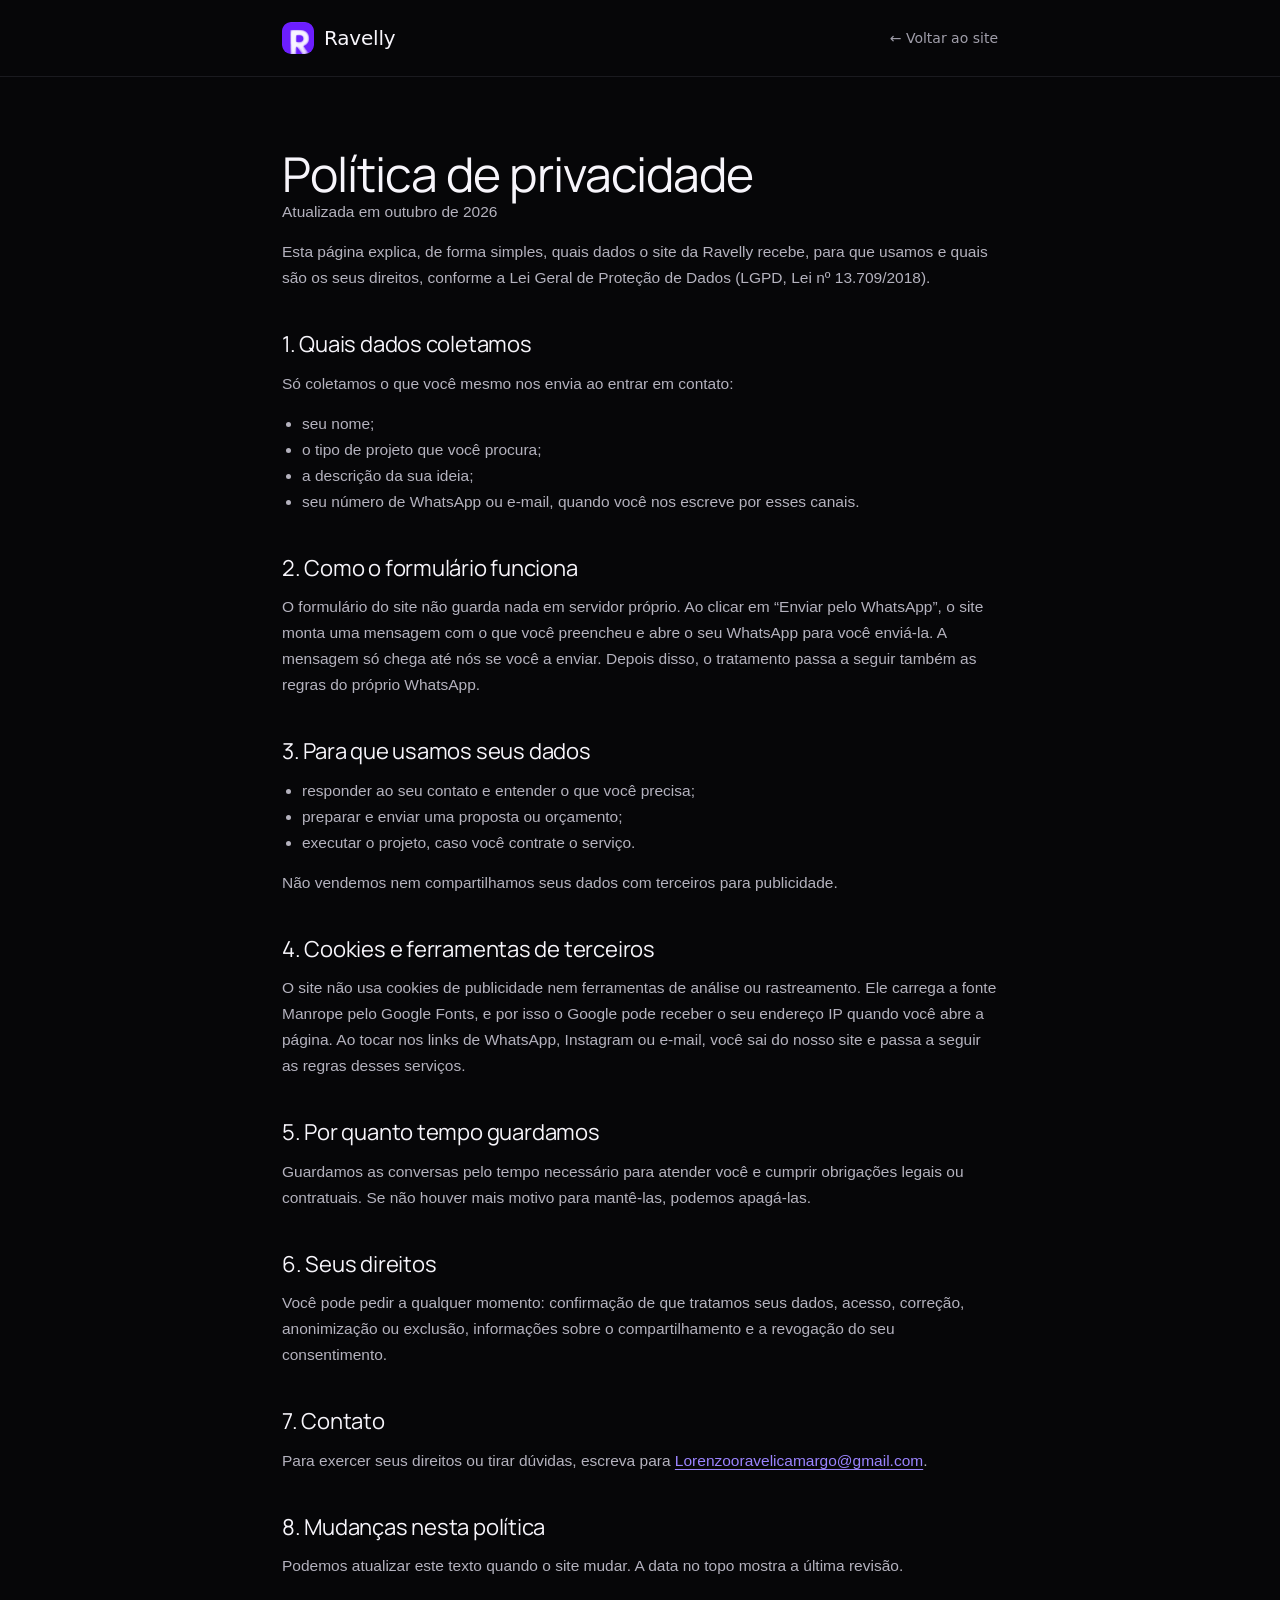
==== privacidade.html @ 88fd3a94 "Add files via upload" ====
<!DOCTYPE html>
<html lang="pt-BR">
<head>
<meta charset="utf-8">
<meta name="viewport" content="width=device-width, initial-scale=1, viewport-fit=cover">
<title>Política de privacidade · Ravelly</title>
<meta name="robots" content="index,follow">
<link rel="preconnect" href="https://fonts.googleapis.com">
<link rel="preconnect" href="https://fonts.gstatic.com" crossorigin>
<link href="https://fonts.googleapis.com/css2?family=Manrope&display=swap" rel="stylesheet">
<link rel="icon" type="image/png" href="assets/favicon.png">
<link rel="apple-touch-icon" href="assets/apple-touch-icon.png">
<link rel="stylesheet" href="css/style.css">
</head>
<body class="legal">
<header class="legal__head">
  <div>
    <a class="logo" href="index.html" aria-label="Ravelly, página inicial"><img class="logo__mark" src="assets/logo-mark.png" alt="" width="32" height="32">Ravelly</a>
    <a class="legal__back" href="index.html">← Voltar ao site</a>
  </div>
</header>
<main class="legal__main">
<h1>Política de privacidade</h1>
<p class="legal__date">Atualizada em outubro de 2026</p>

<p>Esta página explica, de forma simples, quais dados o site da Ravelly recebe, para que usamos e quais são os seus direitos, conforme a Lei Geral de Proteção de Dados (LGPD, Lei nº 13.709/2018).</p>

<h2>1. Quais dados coletamos</h2>
<p>Só coletamos o que você mesmo nos envia ao entrar em contato:</p>
<ul>
  <li>seu nome;</li>
  <li>o tipo de projeto que você procura;</li>
  <li>a descrição da sua ideia;</li>
  <li>seu número de WhatsApp ou e-mail, quando você nos escreve por esses canais.</li>
</ul>

<h2>2. Como o formulário funciona</h2>
<p>O formulário do site não guarda nada em servidor próprio. Ao clicar em “Enviar pelo WhatsApp”, o site monta uma mensagem com o que você preencheu e abre o seu WhatsApp para você enviá-la. A mensagem só chega até nós se você a enviar. Depois disso, o tratamento passa a seguir também as regras do próprio WhatsApp.</p>

<h2>3. Para que usamos seus dados</h2>
<ul>
  <li>responder ao seu contato e entender o que você precisa;</li>
  <li>preparar e enviar uma proposta ou orçamento;</li>
  <li>executar o projeto, caso você contrate o serviço.</li>
</ul>
<p>Não vendemos nem compartilhamos seus dados com terceiros para publicidade.</p>

<h2>4. Cookies e ferramentas de terceiros</h2>
<p>O site não usa cookies de publicidade nem ferramentas de análise ou rastreamento. Ele carrega a fonte Manrope pelo Google Fonts, e por isso o Google pode receber o seu endereço IP quando você abre a página. Ao tocar nos links de WhatsApp, Instagram ou e-mail, você sai do nosso site e passa a seguir as regras desses serviços.</p>

<h2>5. Por quanto tempo guardamos</h2>
<p>Guardamos as conversas pelo tempo necessário para atender você e cumprir obrigações legais ou contratuais. Se não houver mais motivo para mantê-las, podemos apagá-las.</p>

<h2>6. Seus direitos</h2>
<p>Você pode pedir a qualquer momento: confirmação de que tratamos seus dados, acesso, correção, anonimização ou exclusão, informações sobre o compartilhamento e a revogação do seu consentimento.</p>

<h2>7. Contato</h2>
<p>Para exercer seus direitos ou tirar dúvidas, escreva para <a href="mailto:Lorenzooravelicamargo@gmail.com">Lorenzooravelicamargo@gmail.com</a>.</p>

<h2>8. Mudanças nesta política</h2>
<p>Podemos atualizar este texto quando o site mudar. A data no topo mostra a última revisão.</p>
</main>
</body>
</html>
---- css/style.css ----
:root{
  color-scheme:dark;
  --bg:#060608;
  --line:#1a1a1f;
  --text:#f7f5fb;
  --accent:#9b84ff;
  --muted:#a09eaa;
  --brand:#7c5cff;
  --brand-hover:#8f73ff;
  --pad:72px;
  box-sizing:border-box;
  padding-top:env(safe-area-inset-top,0px);
  padding-bottom:env(safe-area-inset-bottom,0px);
}
html{scroll-padding-top:env(safe-area-inset-top,0px)}
*,*::before,*::after{box-sizing:border-box}
body{margin:0;background:var(--bg);color:var(--text);font-family:Inter,system-ui,-apple-system,"Segoe UI",sans-serif;overflow-x:hidden}
a{color:inherit;text-decoration:none}
:focus-visible{outline:2px solid var(--brand-hover);outline-offset:3px;border-radius:8px}

body{padding-top:88px}
/* NAV */
.nav{position:absolute;top:0;left:0;right:0;z-index:50;background:rgba(6,6,8,.78);-webkit-backdrop-filter:blur(20px) saturate(160%);backdrop-filter:blur(20px) saturate(160%)}
.nav__inner{max-width:1440px;margin:0 auto;padding:0 var(--pad);height:88px;display:grid;grid-template-columns:1fr auto 1fr;align-items:center}
.logo{display:inline-flex;align-items:center;gap:10px;font-size:20px;font-weight:300;letter-spacing:-.01em;justify-self:start}
.logo__mark{width:32px;height:32px;border-radius:9px;display:block;flex:none;object-fit:contain}
.links{display:flex;gap:32px;list-style:none;margin:0;padding:0}
.links a{font-size:15px;color:var(--muted);padding:8px 0;transition:color .2s}
.links a:hover,.links a[aria-current="page"]{color:var(--text)}
.links a[aria-current="page"]{font-weight:500}
.links a{position:relative;display:inline-block}
.links a::after{content:"";position:absolute;left:0;right:0;bottom:0;height:2px;border-radius:2px;background:#7C5CFF;transform:scaleX(0);transform-origin:left center;transition:transform .4s cubic-bezier(.22,1,.36,1)}
.links a[aria-current="page"]::after{transform:scaleX(1)}
html{scroll-behavior:smooth}
@media (prefers-reduced-motion:reduce){html{scroll-behavior:auto}.links a::after{transition:none}}

.btn{display:inline-flex;align-items:center;gap:12px;height:54px;padding:0 22px;border-radius:999px;font:400 16px/1 Inter,sans-serif;transition:background .2s,border-color .2s,transform .2s}
.btn svg{width:18px;height:18px;flex:none;transition:transform .2s}
.btn:active{transform:scale(.98)}
.btn--primary{background:var(--brand);color:#fff}
.btn--primary:hover{background:var(--brand-hover)}
.btn--primary:hover svg{transform:translateX(3px)}
.btn--ghost{background:#0d0d12;border:1px solid #26262d;color:var(--text)}
.btn--ghost:hover{border-color:#3a3a45;background:#12121a}
.nav .btn{justify-self:end;font-size:15px;padding:0 22px}

.burger{display:none;justify-self:end;width:44px;height:44px;border:1px solid var(--line);border-radius:12px;background:transparent;color:var(--text);cursor:pointer;align-items:center;justify-content:center}
.burger svg{width:20px;height:20px}
.menu{display:none}

/* HERO */
.hero-wrap{position:relative;isolation:isolate;overflow:hidden;margin-top:-88px;padding-top:88px}
.gradient-bg{position:absolute;inset:0;z-index:-1;pointer-events:none;background:radial-gradient(60% 50% at 50% 55%,rgba(124,92,255,.18),transparent)}
.gradient-bg canvas{display:block;width:100%;height:100%;opacity:.5}
.gradient-bg::after{content:"";position:absolute;inset:0;background:linear-gradient(to bottom,rgba(6,6,8,.4),rgba(6,6,8,0) 28%,rgba(6,6,8,0) 62%,var(--bg))}
.hero{max-width:1440px;margin:0 auto;padding:80px var(--pad);min-height:calc(100vh - 88px);min-height:max(700px,calc(100vh - 88px));display:grid;grid-template-columns:minmax(0,1fr) 590px;gap:40px;align-items:center}
h1{margin:0;font:400 clamp(2.75rem,5.6vw,5rem)/.975 Manrope,Inter,sans-serif;letter-spacing:-.02em;color:var(--text);max-width:7.9em}
h1 em{font-style:normal;color:var(--accent)}
.lead{margin:28px 0 0;max-width:520px;font:400 20px/31px Inter,sans-serif;color:var(--muted)}
.actions{display:flex;flex-wrap:wrap;gap:16px;margin-top:32px}
.checks{display:flex;flex-wrap:wrap;gap:12px 25px;list-style:none;margin:32px 0 0;padding:0;font-size:14px;color:var(--muted)}
.checks li{display:inline-flex;align-items:center;gap:8px}
.checks img{width:14px;height:14px;display:block}

/* SHOWCASE */
.showcase{position:relative;width:100%;max-width:590px;aspect-ratio:590/548;justify-self:end}
.showcase img{position:absolute;display:block;height:auto}
.glow{left:50%;top:44%;width:150%;transform:translate(-50%,-50%);opacity:.32;pointer-events:none;max-width:none}
.browser{left:0;top:0;width:100%}
.wa{left:-.2%;top:60.2%;width:49.5%}
.perf{left:60.8%;top:64%;width:38.8%}


/* DIVISOR */
.divider{display:block;width:100%;height:auto}

/* BENEFÍCIOS */
.benefits{max-width:1440px;margin:0 auto;padding:104px var(--pad)}
.benefits__head{display:flex;justify-content:space-between;align-items:flex-end;gap:40px}
h2{margin:0;font:400 clamp(2.25rem,4.03vw,3.625rem)/1.03 Manrope,Inter,sans-serif;letter-spacing:-.02em;color:var(--text);max-width:10em}
.benefits__intro{margin:0 0 -2px;max-width:330px;font:400 16px/25px Inter,sans-serif;color:var(--muted)}
.cards{display:grid;grid-template-columns:repeat(3,minmax(0,1fr));gap:16px;margin-top:56px}
.card{display:flex;flex-direction:column;min-height:292px;padding:28px;border-radius:28px;background:#101015;border:1px solid #1e1e25}
.card__icon{width:46px;height:46px;border-radius:12px;display:grid;place-items:center;background:#17171c;border:1px solid #23232b;color:var(--text)}
.card__icon svg{width:20px;height:20px}
.card h3{margin:24px 0 0;font:400 24px/1.2 Manrope,Inter,sans-serif;letter-spacing:-.01em;color:var(--text)}
.card p{margin:12px 0 0;font:400 14px/22px Inter,sans-serif;color:#9a98a4}
.card__foot{margin-top:auto;padding-top:24px;display:flex;justify-content:space-between;align-items:baseline;gap:12px}
.card__metric{font:500 26px/1 Manrope,Inter,sans-serif;letter-spacing:-.01em;color:var(--text)}
.card__tag{font:400 10px/1 "JetBrains Mono",ui-monospace,monospace;letter-spacing:.08em;text-transform:uppercase;color:#8a8894;white-space:nowrap}
.card__tag::before{content:"";display:inline-block;width:20px;height:1px;background:#4a4853;margin-right:8px;vertical-align:middle}

@media (max-width:960px){
  .benefits{padding:72px var(--pad)}
  .benefits__head{flex-direction:column;align-items:flex-start;gap:20px}
  .benefits__intro{margin:0}
  .cards{grid-template-columns:1fr;margin-top:40px}
}

/* SERVIÇOS */
.services{background:#f5f4fa;color:#0d0d12}
.services__inner{max-width:1440px;margin:0 auto;padding:112px var(--pad) 120px;display:grid;grid-template-columns:395px minmax(0,1fr);gap:72px;align-items:start}
.services h2{color:#0d0d12;margin-top:0}
.services__lead{margin:20px 0 0;font:400 17px/26px Inter,sans-serif;color:#5f5d6b}
.note{display:flex;gap:14px;align-items:center;margin-top:8px;padding:20px 18px;border-radius:20px;background:#eae7f3;font:400 15px/20px Inter,sans-serif;color:#5f5d6b}
.note img{width:20px;height:20px;flex:none;display:block}
.svc{list-style:none;margin:0;padding:0;border-top:1px solid #dcdae6}
.svc__row{display:grid;grid-template-columns:68px 48px minmax(0,1fr) 38px;padding:30px 0;border-bottom:1px solid #dcdae6}
.svc__num{font:400 12px/1 "JetBrains Mono",ui-monospace,monospace;color:#7c5cff;padding-top:4px}
.svc__icon{width:48px;height:48px;border-radius:14px;background:#eae7f3;display:grid;place-items:center}
.svc__icon img{width:20px;height:20px;display:block}
.svc__body{padding:0 24px 0 28px}
.svc h3{margin:0;font:400 32px/1.2 Manrope,Inter,sans-serif;letter-spacing:-.01em;color:#0d0d12}
.svc p{margin:8px 0 0;max-width:620px;font:400 15px/22px Inter,sans-serif;color:#5f5d6b}
.tags{display:flex;flex-wrap:wrap;gap:8px;list-style:none;margin:12px 0 0;padding:0}
.tags li{height:26px;padding:0 10px;border-radius:999px;background:#eae7f3;display:inline-flex;align-items:center;font:500 11px/1 Inter,sans-serif;color:#4a4856}
.svc__go{width:38px;height:38px;border-radius:50%;border:1px solid #d7d4e2;display:grid;place-items:center;color:#0d0d12;transition:background .2s,color .2s,border-color .2s}
.svc__go svg{width:14px;height:14px}
.svc__go:hover{background:#0d0d12;border-color:#0d0d12;color:#fff}
.services :focus-visible{outline-color:#7c5cff}

@media (max-width:960px){
  .services__inner{grid-template-columns:1fr;gap:48px;padding:72px var(--pad)}
  .svc__row{grid-template-columns:48px minmax(0,1fr) 38px}
  .svc__num{display:none}
  .svc__body{padding:0 16px 0 20px}
  .svc h3{font-size:26px}
}

/* PROJETOS */
.projects{max-width:1440px;margin:0 auto;padding:116px var(--pad) 100px}
.projects__head{display:flex;justify-content:space-between;align-items:flex-end;gap:40px}
.projects h2{max-width:13em}
.projects__lead{margin:16px 0 0;font:400 16px/25px Inter,sans-serif;color:var(--muted)}
.btn--ext{flex:none}
.btn--ext svg{width:14px;height:14px}
.proj-grid{display:grid;grid-template-columns:repeat(2,minmax(0,1fr));gap:18px;margin-top:56px}
.proj{border-radius:32px;border:1px solid #1e1e25;background:#101015;overflow:hidden}
.proj__shot{height:325px;padding:29px 29px 0;background:var(--c)}
.frame{height:100%;display:flex;flex-direction:column;border-radius:20px 20px 0 0;overflow:hidden;background:#fff}
.frame__bar{flex:none;height:28px;display:flex;align-items:center;gap:5px;padding-left:12px;background:#e8e7ee}
.frame__bar i{width:4px;height:4px;border-radius:50%;background:#b4b2bb}
.frame__body{flex:1;min-height:0;background:#ececf1}
.frame__body img{display:block;width:100%;height:100%;object-fit:cover;object-position:top center}
.proj__info{display:flex;justify-content:space-between;align-items:center;gap:16px;min-height:129px;padding:0 24px}
.proj h3{margin:0;font:400 24px/1.2 Manrope,Inter,sans-serif;letter-spacing:-.01em;color:var(--text)}
.proj__meta{margin:4px 0 0;font:400 13px/17px Inter,sans-serif;color:#8a8894}
.proj__link{display:inline-flex;align-items:center;gap:8px;font:500 13px/1 Inter,sans-serif;color:var(--text);text-align:right}
.proj__link::before{content:"";width:6px;height:6px;border-radius:50%;background:var(--c);flex:none}
.proj__link svg{width:12px;height:12px;color:#8a8894;flex:none;margin-left:4px}
.proj__link:hover svg{color:var(--text)}

/* PROCESSO */
.process{background:#101015;border-top:1px solid #1e1e25}
.process__inner{max-width:1440px;margin:0 auto;padding:92px var(--pad)}
.process__head{display:flex;justify-content:space-between;align-items:flex-end;gap:40px}
.process h2{font-size:clamp(1.75rem,2.78vw,2.5rem);max-width:14em}
.process__lead{margin:0;max-width:340px;font:400 15px/22px Inter,sans-serif;color:#8a8894}
.steps{list-style:none;margin:48px 0 0;padding:0;display:grid;grid-template-columns:repeat(4,minmax(0,1fr));gap:14px}
.step{display:flex;flex-direction:column;min-height:183px;padding:22px;border-radius:20px;background:var(--bg);border:1px solid #26262d}
.step__num{font:400 12px/1 "JetBrains Mono",ui-monospace,monospace;color:#7c5cff;margin-bottom:24px}
.step h3{margin:auto 0 0;font:400 22px/1.2 Manrope,Inter,sans-serif;letter-spacing:-.01em;color:var(--text)}
.step p{margin:10px 0 0;font:400 13px/18px Inter,sans-serif;color:#8a8894}

@media (max-width:960px){
  .projects{padding:72px var(--pad)}
  .projects__head,.process__head{flex-direction:column;align-items:flex-start;gap:24px}
  .proj-grid{grid-template-columns:1fr;margin-top:40px}
  .proj__shot{height:240px;padding:20px 20px 0}
  .proj__info{flex-direction:column;align-items:flex-start;justify-content:center;padding:24px;gap:14px}
  .process__inner{padding:64px var(--pad)}
  .steps{grid-template-columns:repeat(2,minmax(0,1fr));margin-top:36px}
}
@media (max-width:520px){.steps{grid-template-columns:1fr}}

/* PREÇOS */
.pricing{max-width:1440px;margin:0 auto;padding:112px var(--pad)}
.pricing__head{display:flex;justify-content:space-between;align-items:flex-end;gap:40px}
.pricing h2{max-width:13em}
.pricing__lead{margin:16px 0 0;font:400 16px/25px Inter,sans-serif;color:var(--muted)}
.secure{display:inline-flex;align-items:center;gap:10px;flex:none;font:400 14px/1 Inter,sans-serif;color:var(--muted);padding-bottom:4px}
.secure svg{width:16px;height:16px;color:#5fd9a0}
.plans{display:grid;grid-template-columns:repeat(3,minmax(0,1fr));gap:28px;margin-top:52px}
.plan{display:flex;flex-direction:column;min-height:576px;padding:30px;border-radius:32px;background:#101015;border:1px solid #1e1e25}
.plan--featured{position:relative;z-index:1;transform:scale(1.045);background:#17171d;border-color:#7c5cff;box-shadow:0 36px 80px -24px rgba(124,92,255,.45)}
.plan__top{display:flex;justify-content:space-between;align-items:center;gap:12px;min-height:34px;margin-top:2px}
.plan h3{margin:0;font:400 26px/1.2 Manrope,Inter,sans-serif;letter-spacing:-.01em;color:var(--text)}
.badge{display:inline-flex;align-items:center;height:27px;padding:0 10px;border-radius:999px;background:var(--brand);color:#fff;font:400 9px/1 "JetBrains Mono",ui-monospace,monospace;letter-spacing:.06em;text-transform:uppercase;white-space:nowrap}
.plan__desc{margin:16px 0 0;font:400 14px/21px Inter,sans-serif;color:#9a98a4}
.price{display:flex;align-items:flex-end;gap:10px;margin-top:26px}
.price strong{font:400 52px/1 Manrope,Inter,sans-serif;letter-spacing:-.02em;color:var(--text)}
.price span{font:400 12px/1 Inter,sans-serif;color:#8a8894;margin-bottom:-2px}
.feats{list-style:none;margin:28px 0 0;padding:0;display:flex;flex-direction:column;gap:13px}
.feats li{display:flex;align-items:center;gap:10px;font:400 14px/20px Inter,sans-serif;color:#b4b2be}
.feats li::before{content:"";flex:none;width:20px;height:20px;border-radius:50%;background:rgba(124,92,255,.22) url("data:image/svg+xml,%3Csvg xmlns='http://www.w3.org/2000/svg' viewBox='0 0 24 24' fill='none' stroke='%238a74ff' stroke-width='3.2' stroke-linecap='round' stroke-linejoin='round'%3E%3Cpath d='m5 12.5 4.5 4.5L19 7.5'/%3E%3C/svg%3E") center/11px no-repeat}
.plan .btn{margin-top:28px;justify-content:center;width:100%;font-size:15px}
.plan .btn--ghost{background:transparent;border-color:#2a2a32}
.plan .btn--ghost:hover{background:#12121a;border-color:#3a3a45}
.plan .btn--ghost:hover svg{transform:translateX(3px)}
.callout{display:flex;align-items:center;gap:12px;margin-top:56px;padding:17px 24px;border-radius:20px;background:#101015;border:1px solid #1e1e25;font:400 14px/20px Inter,sans-serif;color:#8a8894}
.callout img{width:18px;height:18px;display:block;flex:none}
.callout strong{font-weight:500;color:var(--text)}
.callout a{margin-left:auto;color:var(--accent);white-space:nowrap}
.callout a:hover{color:#b8a6ff}

@media (max-width:960px){
  .pricing{padding:72px var(--pad)}
  .pricing__head{flex-direction:column;align-items:flex-start;gap:24px}
  .plans{grid-template-columns:1fr;gap:18px;margin-top:40px}
  .plan{min-height:0;padding-bottom:30px}
  .plan--featured{transform:none;padding:38px 32px 36px}
  .plan--featured h3{font-size:29px}
  .plan--featured .price strong{font-size:60px}
  .plan--featured .feats{gap:15px}
  .plan--featured .btn{height:58px}
  .callout{flex-wrap:wrap;margin-top:40px}
  .callout a{margin-left:30px}
}

/* FAQ */
.faq{background:#f5f4fa;color:#0d0d12}
.faq__inner{max-width:1440px;margin:0 auto;padding:112px var(--pad);display:grid;grid-template-columns:minmax(0,1fr) 770px;gap:72px;align-items:start}
.faq h2{color:#0d0d12;max-width:7em}
.faq__lead{margin:16px 0 0;max-width:380px;font:400 16px/26px Inter,sans-serif;color:#5f5d6b}
.faq__badge{display:inline-flex;align-items:center;gap:8px;height:40px;margin-top:28px;padding:0 14px;border-radius:999px;background:#eae7f3;font:600 12px/1 Inter,sans-serif;color:#6b6977}
.faq__badge img{width:15px;height:15px;display:block;flex:none}
.faq__badge span{position:relative;top:-1px}
.faq__list{border-top:1px solid #dcdae6}
.faq__item{border-bottom:1px solid #dcdae6}
.faq__q{all:unset;box-sizing:border-box;display:flex;justify-content:space-between;align-items:center;gap:24px;width:100%;padding:22px 0 21px;cursor:pointer;font:400 20px/1.3 Manrope,Inter,sans-serif;letter-spacing:-.005em;color:#0d0d12;transition:padding .3s ease}
.faq__q:focus-visible{outline:2px solid #7c5cff;outline-offset:4px;border-radius:8px}
.faq__item.is-open .faq__q{padding-bottom:12px}
.faq__tog{flex:none;width:30px;height:30px;border-radius:50%;display:grid;place-items:center;background:#eae7f3;color:#0d0d12;transition:background .25s,color .25s}
.faq__tog svg{width:14px;height:14px}
.faq__tog .v{transform-origin:center;transition:transform .25s}
.faq__item.is-open .faq__tog{background:#7c5cff;color:#fff}
.faq__item.is-open .faq__tog .v{transform:scaleY(0)}
.faq__panel{display:grid;grid-template-rows:0fr;transition:grid-template-rows .3s ease}
.faq__item.is-open .faq__panel{grid-template-rows:1fr}
.faq__panel>div{overflow:hidden;min-height:0}
.faq__panel p{margin:0;max-width:575px;padding-bottom:21px;font:400 14px/22px Inter,sans-serif;color:#6b6977}
@media (prefers-reduced-motion:reduce){.faq__q,.faq__tog,.faq__tog .v,.faq__panel{transition:none}}

@media (max-width:960px){
  .faq__inner{grid-template-columns:1fr;gap:40px;padding:72px var(--pad)}
  .faq__q{font-size:18px}
}

@media (max-width:1180px){
  .hero{grid-template-columns:1fr;gap:56px;min-height:0;padding-top:64px}
  .showcase{justify-self:center}
}
@media (max-width:960px){
  :root{--pad:24px}
  body{padding-top:68px}
  .hero-wrap{margin-top:-68px;padding-top:68px}
  .nav__inner{height:68px;grid-template-columns:1fr auto}
  .links,.nav__inner>nav,.nav__inner>.btn{display:none}
  .burger{display:inline-flex}
  .menu[data-open="true"]{display:flex;flex-direction:column;gap:4px;padding:8px 24px 24px}
  .menu a:not(.btn){padding:14px 0;font-size:16px;color:var(--muted);border-bottom:1px solid var(--line)}
  .menu a[aria-current="page"]{color:var(--text)}
  .menu .btn{margin-top:16px;justify-content:center}
  .lead{font-size:18px;line-height:28px}
}
@media (max-width:520px){
  .actions .btn{flex:1 1 100%;justify-content:center}
}

/* CONTATO */
.contact{max-width:1440px;margin:0 auto;padding:112px var(--pad)}
.contact__box{display:grid;grid-template-columns:minmax(0,1.5fr) minmax(0,1fr);border-radius:40px;border:1px solid #24242c;background:#121217;overflow:hidden;box-shadow:0 40px 120px -30px rgba(124,92,255,.38)}
.contact__info{padding:52px}
.contact .contact .contact h2{margin-top:0;max-width:12.5em;font-size:clamp(2.25rem,3.75vw,3.375rem);line-height:.98}
.contact__lead{margin:28px 0 0;max-width:470px;font:400 17px/26px Inter,sans-serif;color:var(--muted)}

.wpp{display:flex;align-items:center;gap:16px;margin-top:28px;padding:18px;border-radius:18px;background:#17171c;border:1px solid #26262d;transition:border-color .2s,background .2s}
.wpp:hover{border-color:#3a3a45;background:#1b1b21}
.wpp__icon{flex:none;width:44px;height:44px;border-radius:12px;display:grid;place-items:center;background:#16342a;color:#5fd9a0}
.wpp__icon svg{width:22px;height:22px}
.wpp__text{display:flex;flex-direction:column;gap:3px;font:400 15px/1.2 Inter,sans-serif;color:var(--text)}
.wpp__text small{font-size:13px;color:var(--muted)}
.wpp__dot{margin-left:auto;width:8px;height:8px;border-radius:50%;background:#5fd9a0;box-shadow:0 0 10px rgba(95,217,160,.7)}

.form{display:flex;flex-direction:column;padding:52px 34px 40px;background:#f5f4fa;color:#0d0d12}
.form h3{margin:0;font:400 28px/1.2 Manrope,Inter,sans-serif;letter-spacing:-.01em}
.form__sub{margin:8px 0 26px;font:400 13px/1 Inter,sans-serif;color:#6b6977}
.form__label{display:block;margin:0 0 10px;padding:0;font:500 12px/1 Inter,sans-serif;color:#0d0d12}
.form__field{display:block;flex:none;width:100%;margin:0 0 22px;padding:0 16px;border:1px solid #dcdae6;border-radius:14px;background:#ebe9f2;font:400 13px/1.4 Inter,sans-serif;color:#0d0d12;transition:border-color .2s,background .2s}
.form__field::placeholder{color:#8a8894}
input.form__field{height:46px}
textarea.form__field{height:88px;padding:14px 16px;resize:vertical}
.form__field:focus{outline:none;border-color:#7c5cff;background:#fff}
.form__field.is-error{border-color:#d6455d}

.chips{border:0;margin:0 0 22px;padding:0;display:flex;flex-wrap:wrap;gap:8px}
.chips legend{width:100%;margin-bottom:10px}
.chip{position:relative;cursor:pointer}
.chip input{position:absolute;inset:0;opacity:0;cursor:pointer}
.chip span{display:inline-flex;align-items:center;height:34px;padding:0 14px;border-radius:999px;border:1px solid #dcdae6;background:#ebe9f2;font:500 11px/1 Inter,sans-serif;color:#5f5d6b;transition:background .2s,color .2s,border-color .2s}
.chip:hover span{border-color:#c4c1d3}
.chip input:checked+span{background:#0d0d12;border-color:#0d0d12;color:#fff}
.chip input:focus-visible+span{outline:2px solid #7c5cff;outline-offset:3px}

.form__send{flex:none;width:100%;justify-content:center;height:54px;margin-top:4px;border:0;cursor:pointer;font-size:15px}
.form__note{display:flex;align-items:center;justify-content:center;gap:6px;margin:18px 0 0;font:400 11px/1 Inter,sans-serif;color:#6b6977}
.form__note svg{width:13px;height:13px}

@media (max-width:960px){
  .contact{padding:72px var(--pad)}
  .contact__box{grid-template-columns:1fr;border-radius:28px}
  .contact__info{padding:36px 24px}
  .form{padding:32px 24px}
}

/* RODAPÉ */
.footer{background:#0a0a0e;border-top:1px solid var(--line)}
.footer__inner{max-width:1440px;margin:0 auto;padding:70px var(--pad) 28px}
.footer__top{display:grid;grid-template-columns:minmax(0,1fr) 158px 250px 190px;padding-bottom:64px;border-bottom:1px solid #1e1e25}
.footer__brand p{margin:20px 0 0;max-width:400px;font:400 15px/23px Inter,sans-serif;color:var(--muted)}
.social{display:flex;gap:10px;list-style:none;margin:22px 0 0;padding:0}
.social a{width:36px;height:36px;border-radius:50%;border:1px solid #26262d;display:grid;place-items:center;color:#b4b2be;transition:border-color .2s,color .2s,background .2s}
.social a:hover{border-color:#3a3a45;color:var(--text);background:#12121a}
.social svg{width:16px;height:16px}
.footer__col h4{margin:0 0 20px;font:400 10px/1 "JetBrains Mono",ui-monospace,monospace;letter-spacing:.08em;text-transform:uppercase;color:#8a74ff}
.footer__col ul{display:flex;flex-direction:column;gap:14px;list-style:none;margin:0;padding:0}
.footer__col a{display:block;font:400 15px/17px Inter,sans-serif;color:#b4b2be;transition:color .2s}
.footer__col a:hover{color:var(--text)}
.footer__note{margin:20px 0 0;max-width:190px;font:400 13px/20px Inter,sans-serif;color:#6b6977}
.footer__bottom{display:flex;justify-content:space-between;align-items:center;gap:24px;padding-top:21px;font:400 11px/1.4 Inter,sans-serif;color:#6b6977}
.footer__bottom p{margin:0}
.footer__bottom ul{display:flex;gap:24px;list-style:none;margin:0;padding:0}
.footer__bottom a{transition:color .2s}
.footer__bottom a:hover{color:var(--text)}

@media (max-width:960px){
  .footer__inner{padding:56px var(--pad) 28px}
  .footer__top{grid-template-columns:repeat(2,minmax(0,1fr));gap:40px 24px;padding-bottom:48px}
  .footer__brand{grid-column:1/-1}
  .footer__col:last-child{grid-column:1/-1}
  .footer__bottom{flex-direction:column;align-items:flex-start;gap:14px}
}

/* ===== CELULAR ===== */
.menu a[aria-current="page"]{color:var(--text)}
@media (max-width:960px){
  .hero{padding:36px var(--pad) 24px;gap:36px}
  .showcase{max-width:440px}
  .checks{gap:10px 20px;margin-top:24px}

  .benefits,.services__inner,.projects,.pricing,.faq__inner,.contact{padding-top:64px;padding-bottom:64px}
  .card{min-height:0;padding:24px;border-radius:24px}
  .cards{gap:12px}
  .card h3{margin-top:20px;font-size:22px}
  .card__foot{padding-top:20px}

  .svc .tags{display:none}
  .svc__row{padding:22px 0}
  .svc__body{padding:0 12px 0 16px}
  .svc h3{font-size:24px}
  .note{margin-top:24px}

  .btn--ext{display:none}
  .proj--empty{display:none}
  .proj{border-radius:24px}
  .proj__shot{height:220px;padding:18px 18px 0}
  .proj__info{padding:20px 22px}

  .process__inner{padding-top:56px;padding-bottom:56px}
  .steps{grid-template-columns:1fr;gap:10px}
  .step{min-height:0;padding:20px;border-radius:18px}
  .step__num{margin-bottom:14px}
  .step h3{margin-top:0}

  .plan{padding:26px;border-radius:26px}
  .plan--featured{padding:30px 26px}
  .callout{flex-direction:column;align-items:flex-start;gap:10px;margin-top:28px;padding:20px}
  .callout a{margin-left:0}

  .faq__q{padding:20px 0 19px}

  .contact__box{border-radius:26px}
  .contact__info{padding:32px 22px}
  .contact__lead{margin-top:20px;font-size:16px}
  .form{padding:28px 22px 30px}
  .form__field{font-size:16px}

  .footer__top .footer__col:nth-child(3){display:none}
  .footer__col:last-child{grid-column:auto}
  .footer__bottom ul{gap:18px}
}
@media (max-width:960px){
  .nav:has(.menu[data-open="true"]){background:rgba(6,6,8,.98);border-bottom:1px solid var(--line)}
}

/* ===== CELULAR: layout compacto ===== */
@media (max-width:640px){
  /* topo: sem a imagem */
  .showcase{display:none}
  .hero{padding-bottom:8px;gap:0}

  /* benefícios: 2 em cima, 1 embaixo */
  .cards{grid-template-columns:repeat(2,minmax(0,1fr));gap:10px;margin-top:32px}
  .card:last-child{grid-column:1/-1}
  .card{padding:18px;border-radius:20px}
  .card__icon{width:40px;height:40px;border-radius:11px}
  .card__icon svg{width:18px;height:18px}
  .card h3{margin-top:16px;font-size:18px}
  .card p{margin-top:8px;font-size:12.5px;line-height:19px}
  .card__foot{padding-top:16px}
  .card__metric{font-size:22px}
  .card:not(:last-child) .card__foot{flex-direction:column;align-items:flex-start;gap:8px}
  .card:not(:last-child) .card__tag::before{display:none}
  .card__tag{font-size:9px;letter-spacing:.06em;white-space:normal}

  /* serviços: 2 em cima, 1 embaixo */
  .svc{display:grid;grid-template-columns:repeat(2,minmax(0,1fr));gap:10px;border-top:0}
  .svc__row:last-child{grid-column:1/-1}
  .svc__row{position:relative;display:flex;flex-direction:column;padding:18px;border:1px solid #dcdae6;border-radius:20px;background:#fff}
  .svc__icon{width:40px;height:40px;border-radius:12px}
  .svc__body{padding:0;margin-top:14px}
  .svc h3{font-size:18px}
  .svc p{margin-top:6px;font-size:12.5px;line-height:19px}
  .svc__go{position:absolute;top:16px;right:16px;width:30px;height:30px}
  .svc__go svg{width:12px;height:12px}

  /* planos: os 3 lado a lado */
  .plans{grid-template-columns:repeat(3,minmax(0,1fr));gap:8px;margin-top:32px}
  .plan,.plan--featured{min-height:0;padding:16px 10px 12px;border-radius:18px;transform:none}
  .plan--featured{box-shadow:0 18px 40px -20px rgba(124,92,255,.5)}
  .plan__top{flex-direction:column;align-items:flex-start;gap:6px;min-height:0;margin-top:0}
  .plan h3,.plan--featured h3{font-size:15px}
  .badge{height:18px;padding:0 6px;font-size:7px;letter-spacing:.04em}
  .plan__desc{display:none}
  .price,.plan--featured .price{flex-direction:column;align-items:flex-start;gap:2px;margin-top:12px}
  .price strong,.plan--featured .price strong{font-size:22px}
  .price span{margin:0;font-size:9px}
  .feats,.plan--featured .feats{gap:8px;margin:14px 0 14px}
  .feats li{align-items:flex-start;gap:6px;font-size:10.5px;line-height:14px}
  .feats li::before{width:12px;height:12px;margin-top:1px;background-size:7px}
  .plan .btn,.plan--featured .btn{height:auto;min-height:38px;margin-top:auto;padding:8px 6px;border-radius:12px;font-size:10.5px;line-height:13px;text-align:center}
  .plan .btn svg{display:none}
}

/* ===== CELULAR PEQUENO (≤640px) ===== */
@media (max-width:640px){
  /* hero: sem a imagem */
  .showcase{display:none}
  .hero{padding-bottom:8px}

  /* benefícios: 2 em cima, 1 embaixo */
  .cards{grid-template-columns:repeat(2,minmax(0,1fr));gap:10px}
  .cards .card:nth-child(3){grid-column:1/-1}
  .card{padding:18px 16px;border-radius:20px}
  .card__icon{width:40px;height:40px;border-radius:11px}
  .card h3{margin-top:16px;font-size:17px;line-height:1.2}
  .card p{margin-top:8px;font-size:12.5px;line-height:19px}
  .card__foot{flex-direction:column;align-items:flex-start;gap:8px;padding-top:16px}
  .card__metric{font-size:22px}
  .card__tag{font-size:9px}
  .card__tag::before{width:12px;margin-right:6px}
  .cards .card:nth-child(3) .card__foot{flex-direction:row;align-items:baseline}

  /* serviços: 2 em cima, 1 embaixo */
  .svc{display:grid;grid-template-columns:repeat(2,minmax(0,1fr));gap:10px;border-top:0}
  .svc__row{position:relative;display:flex;flex-direction:column;gap:10px;padding:18px 16px;border:1px solid #dcdae6;border-radius:20px;background:#fff}
  .svc__row:nth-child(3){grid-column:1/-1}
  .svc__body{padding:0}
  .svc h3{font-size:18px;line-height:1.2}
  .svc p{margin-top:6px;font-size:13px;line-height:19px}
  .svc__go{position:absolute;top:14px;right:14px;width:32px;height:32px}

  /* planos: 3 lado a lado */
  .plans{grid-template-columns:repeat(3,minmax(0,1fr));gap:8px;margin-top:32px;align-items:stretch}
  .plan,.plan--featured{position:relative;min-height:0;padding:20px 9px 12px;border-radius:18px;transform:none}
  .plan--featured{box-shadow:0 18px 40px -20px rgba(124,92,255,.55)}
  .plan__top{min-height:0;margin:0;display:block}
  .plan h3,.plan--featured h3{font-size:14px;letter-spacing:-.02em}
  .badge{position:absolute;top:-9px;left:50%;transform:translateX(-50%);height:18px;padding:0 7px;font-size:7px}
  .plan__desc{display:none}
  .price{flex-direction:column;align-items:flex-start;gap:3px;margin-top:12px}
  .price strong,.plan--featured .price strong{font-size:22px;letter-spacing:-.03em}
  .price span{margin:0;font-size:9.5px}
  .feats,.plan--featured .feats{margin-top:14px;gap:9px}
  .feats li{align-items:flex-start;gap:6px;font-size:10.5px;line-height:14px}
  .feats li::before{width:13px;height:13px;margin-top:0;background-size:8px}
  .plan .btn,.plan--featured .btn{height:auto;min-height:40px;margin-top:auto;padding:8px 4px;font-size:11px;line-height:1.2;text-align:center}
  .plan .btn svg{display:none}
  .feats{margin-bottom:16px}
}

/* e-mail longo no rodapé */
.footer__col a{overflow-wrap:anywhere}
.footer__top{grid-template-columns:minmax(0,1fr) 158px 250px 290px}
@media (max-width:1180px){.footer__top{grid-template-columns:minmax(0,1fr) 158px 190px 270px}}
@media (max-width:960px){
  .footer__top{grid-template-columns:repeat(2,minmax(0,1fr))}
  .footer__top .footer__col:last-child{grid-column:1/-1}
}

/* ===== PÁGINAS LEGAIS ===== */
body.legal{padding-top:0}
.legal__head{border-bottom:1px solid var(--line)}
.legal__head div{max-width:860px;margin:0 auto;padding:0 var(--pad);height:76px;display:flex;align-items:center;justify-content:space-between}
.legal__back{font-size:14px;color:var(--muted);transition:color .2s}
.legal__back:hover{color:var(--text)}
.legal__main{max-width:860px;margin:0 auto;padding:72px var(--pad) 96px}
.legal__main h1{max-width:none;margin:0;font:400 clamp(2rem,5vw,3rem)/1.05 Manrope,Inter,sans-serif;letter-spacing:-.02em}
.legal__date{margin:14px 0 40px;font:400 13px/1 Inter,sans-serif;color:#8a8894}
.legal__main h2{max-width:none;margin:40px 0 12px;font:400 22px/1.25 Manrope,Inter,sans-serif;letter-spacing:-.01em}
.legal__main p,.legal__main li{font:400 15.5px/26px Inter,sans-serif;color:#b4b2be}
.legal__main p{margin:0 0 14px}
.legal__main ul{margin:0 0 14px;padding-left:20px}
.legal__main a{color:var(--accent);text-decoration:underline;text-underline-offset:3px;overflow-wrap:anywhere}
@media (max-width:640px){.legal__main{padding-top:48px;padding-bottom:72px}}
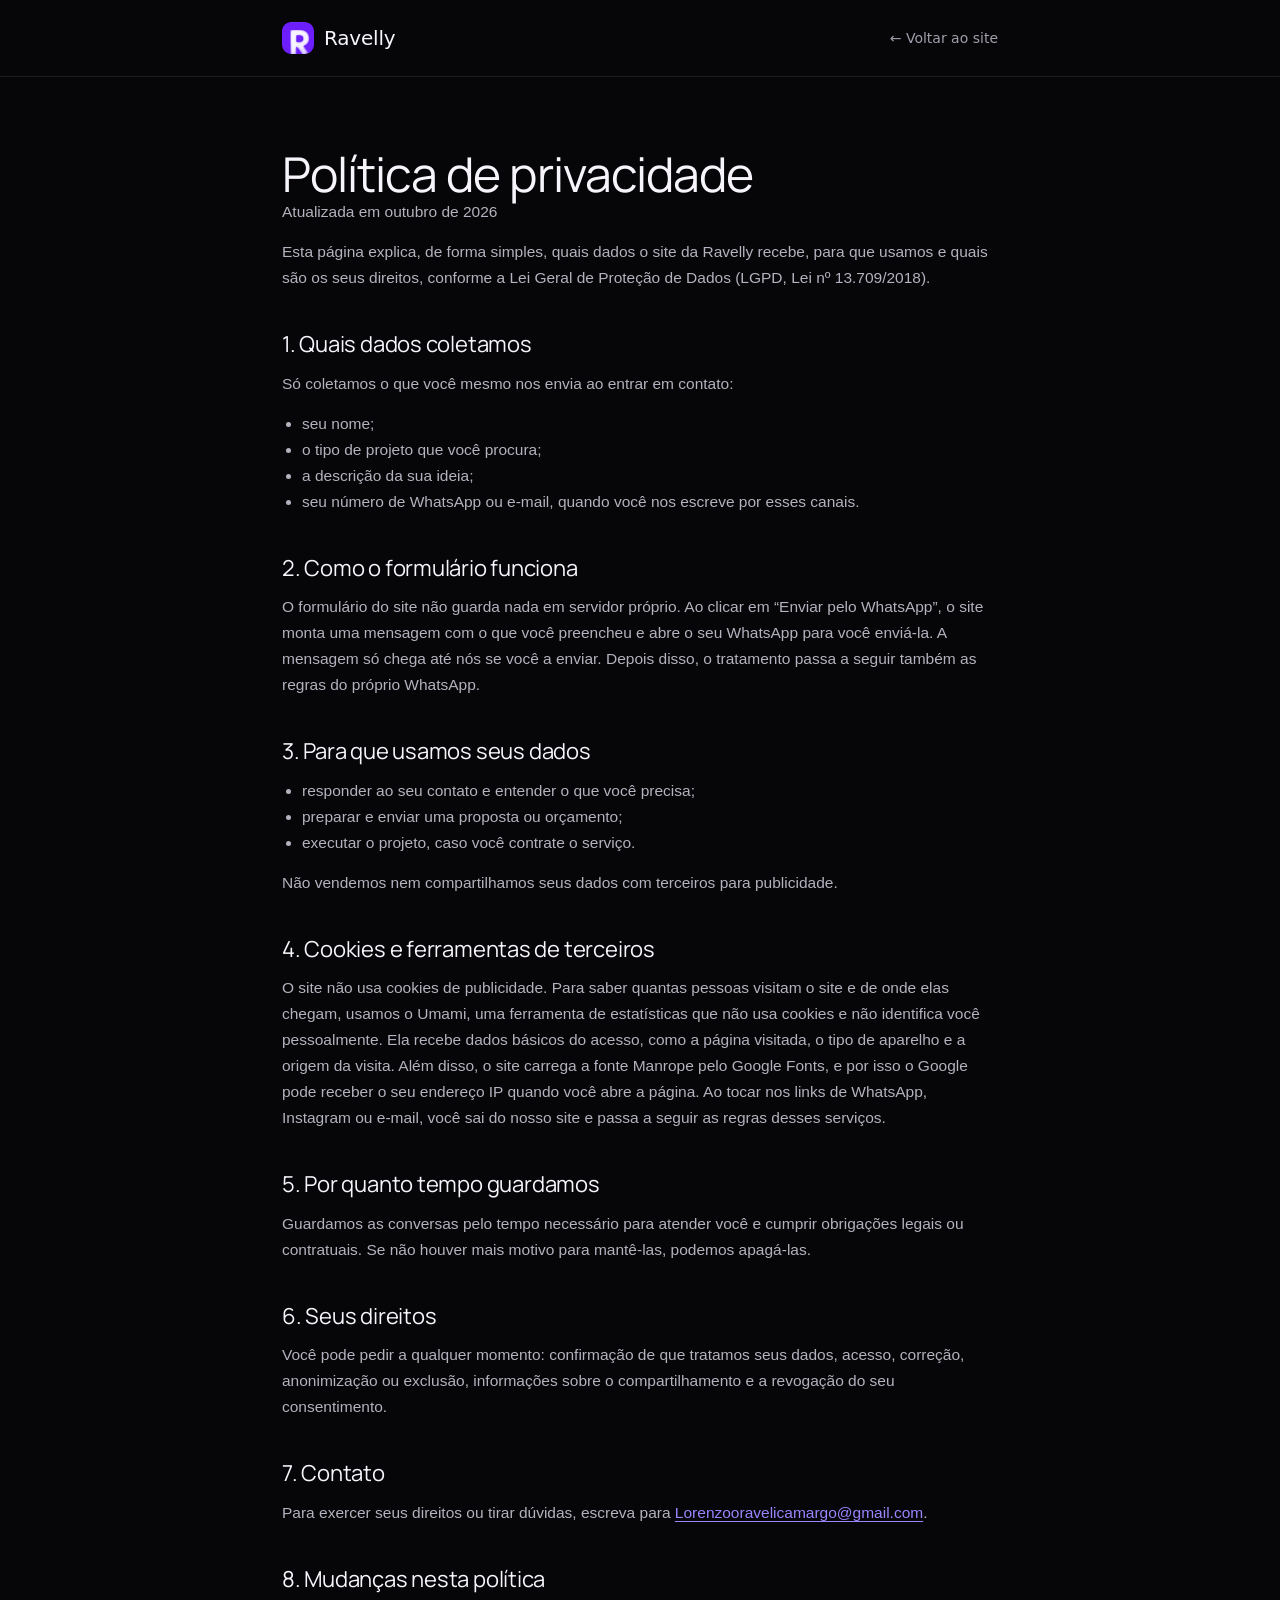
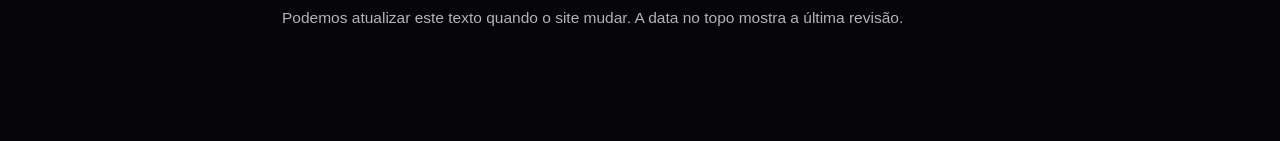
==== commit 89e8f1e9: "Atualiza privacidade e termos" ====
--- a/privacidade.html
+++ b/privacidade.html
@@ -11,6 +11,7 @@
 <link rel="icon" type="image/png" href="assets/favicon.png">
 <link rel="apple-touch-icon" href="assets/apple-touch-icon.png">
 <link rel="stylesheet" href="css/style.css">
+<script defer src="https://cloud.umami.is/script.js" data-website-id="9c6637d5-c000-482a-b21c-6ca7d0e0e4f2"></script>
 </head>
 <body class="legal">
 <header class="legal__head">
@@ -46,7 +47,7 @@
 <p>Não vendemos nem compartilhamos seus dados com terceiros para publicidade.</p>
 
 <h2>4. Cookies e ferramentas de terceiros</h2>
-<p>O site não usa cookies de publicidade nem ferramentas de análise ou rastreamento. Ele carrega a fonte Manrope pelo Google Fonts, e por isso o Google pode receber o seu endereço IP quando você abre a página. Ao tocar nos links de WhatsApp, Instagram ou e-mail, você sai do nosso site e passa a seguir as regras desses serviços.</p>
+<p>O site não usa cookies de publicidade. Para saber quantas pessoas visitam o site e de onde elas chegam, usamos o Umami, uma ferramenta de estatísticas que não usa cookies e não identifica você pessoalmente. Ela recebe dados básicos do acesso, como a página visitada, o tipo de aparelho e a origem da visita. Além disso, o site carrega a fonte Manrope pelo Google Fonts, e por isso o Google pode receber o seu endereço IP quando você abre a página. Ao tocar nos links de WhatsApp, Instagram ou e-mail, você sai do nosso site e passa a seguir as regras desses serviços.</p>
 
 <h2>5. Por quanto tempo guardamos</h2>
 <p>Guardamos as conversas pelo tempo necessário para atender você e cumprir obrigações legais ou contratuais. Se não houver mais motivo para mantê-las, podemos apagá-las.</p>
